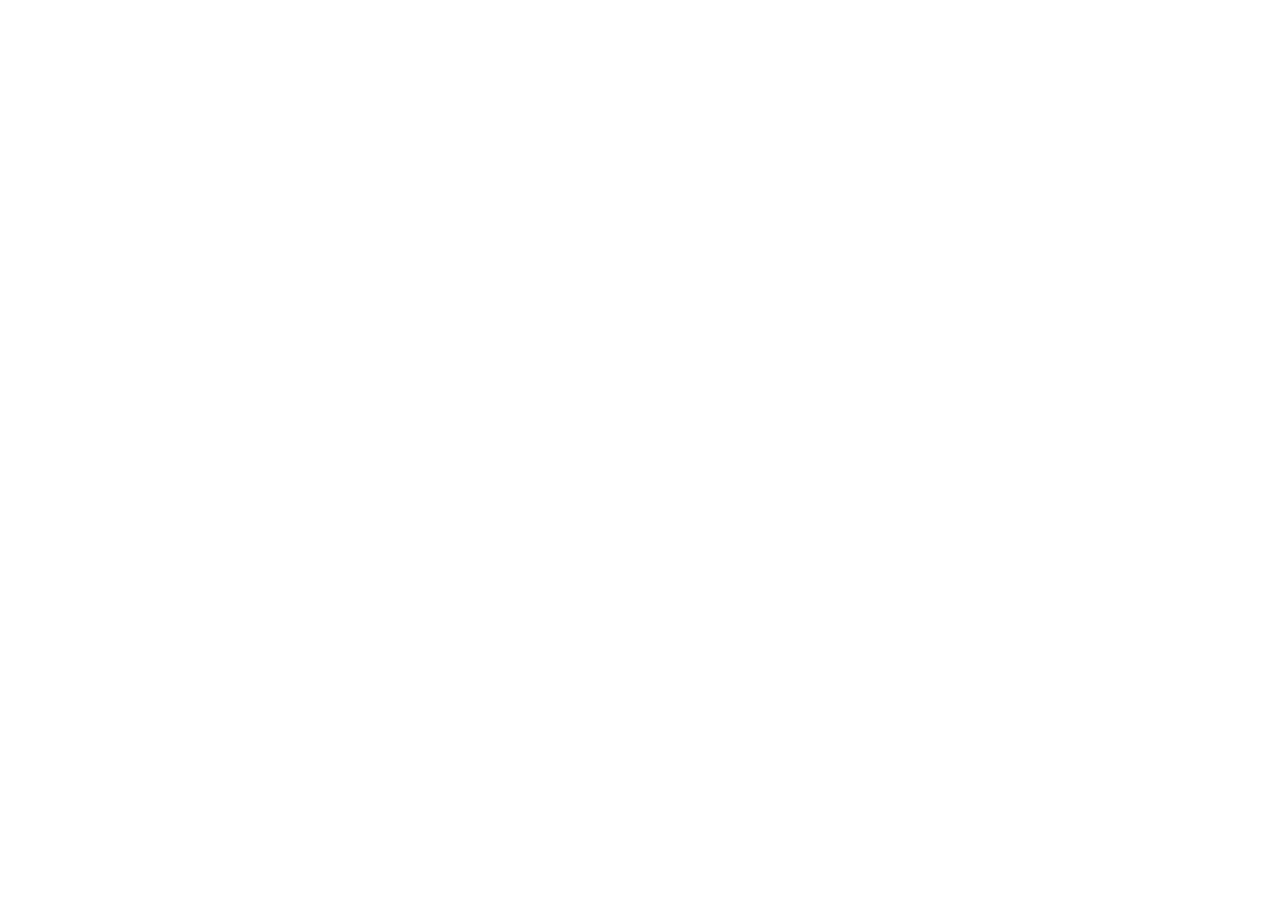
==== index.html @ 905dd548 "Add files via upload" ====
<!doctype html>
<html lang="es">
<head>
  <meta charset="UTF-8">
  <meta name="viewport" content="width=device-width, initial-scale=1.0">
  <meta name="theme-color" content="#111936">
  <title>Mi Asistente | Asistente académico</title>
  <link rel="preconnect" href="https://cdn.jsdelivr.net">
  <link href="https://cdn.jsdelivr.net/npm/bootstrap@5.3.3/dist/css/bootstrap.min.css" rel="stylesheet">
  <link href="https://cdn.jsdelivr.net/npm/bootstrap-icons@1.11.3/font/bootstrap-icons.css" rel="stylesheet">
  <link rel="stylesheet" href="css/styles.css">
</head>
<body>
  <div id="app" aria-live="polite"></div>
  <div id="modalRoot"></div>
  <div id="toastRoot" class="toast-root"></div>
  <script src="js/script.js"></script>
</body>
</html>
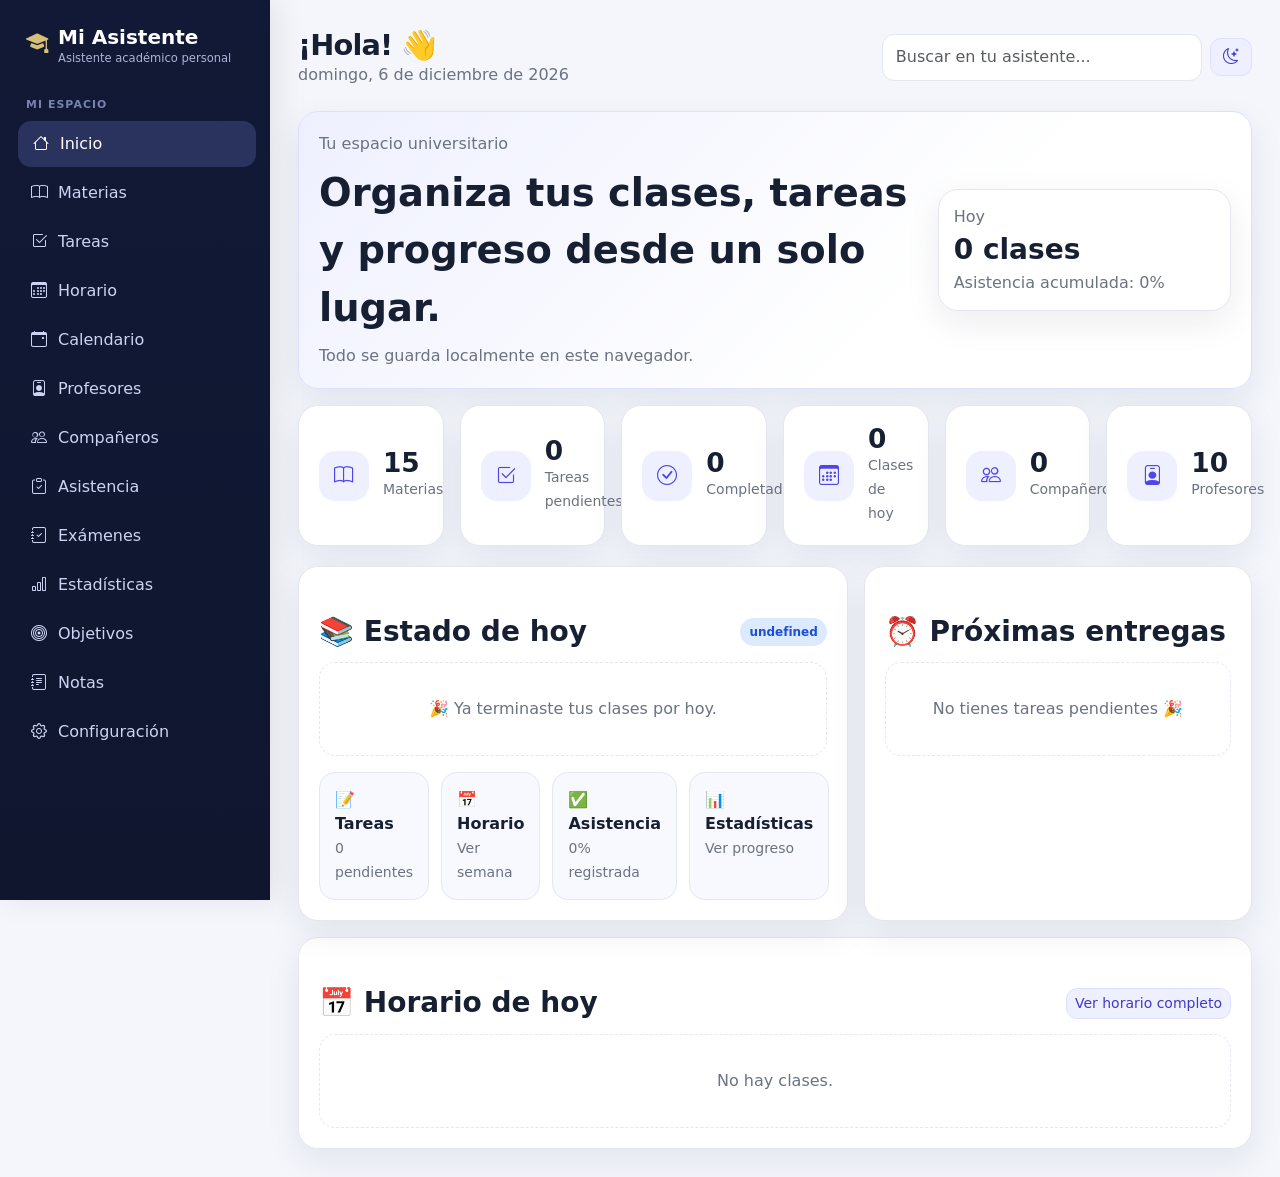
==== commit 9e172174: "Add files via upload" ====
--- a/index.html
+++ b/index.html
@@ -8,12 +8,12 @@
   <link rel="preconnect" href="https://cdn.jsdelivr.net">
   <link href="https://cdn.jsdelivr.net/npm/bootstrap@5.3.3/dist/css/bootstrap.min.css" rel="stylesheet">
   <link href="https://cdn.jsdelivr.net/npm/bootstrap-icons@1.11.3/font/bootstrap-icons.css" rel="stylesheet">
-  <link rel="stylesheet" href="css/styles.css">
+  <link rel="stylesheet" href="styles.css">
 </head>
 <body>
   <div id="app" aria-live="polite"></div>
   <div id="modalRoot"></div>
   <div id="toastRoot" class="toast-root"></div>
-  <script src="js/script.js"></script>
+  <script src="script.js"></script>
 </body>
 </html>
--- a/styles.css
+++ b/styles.css
@@ -0,0 +1,16 @@
+:root{
+ --bg:#f4f6fc;--surface:#fff;--surface2:#f8f9ff;--text:#172033;--muted:#6b7280;
+ --primary:#4f46e5;--primary2:#6366f1;--sidebar:#111936;--sidebar2:#29335e;--border:#e4e7f0;
+ --gold:#c8a44d;--success:#16a34a;--danger:#dc2626;--warning:#d97706;--shadow:0 12px 35px rgba(22,31,70,.08)
+}
+*{box-sizing:border-box}html{scroll-behavior:smooth}body{margin:0;background:var(--bg);color:var(--text);font-family:Inter,ui-sans-serif,system-ui,-apple-system,"Segoe UI",sans-serif}
+button,input,select,textarea{font:inherit}.sidebar{position:fixed;z-index:1100;inset:0 auto 0 0;width:270px;padding:22px 16px;background:linear-gradient(180deg,#111936,#10162e);color:#fff;overflow:auto;box-shadow:8px 0 30px rgba(0,0,0,.08)}
+.brand{display:flex;align-items:flex-start;gap:10px;font-size:1.25rem;font-weight:800;padding:4px 10px 20px}.brand i{color:#d8c077;font-size:1.4rem}.brand small{display:block;color:#aab4d8;font-size:.72rem;font-weight:500;margin-top:4px}.brand-text{line-height:1.1}.nav-title{padding:12px 10px 5px;color:#7783ae;font-size:.68rem;text-transform:uppercase;letter-spacing:.1em;font-weight:800}
+.nav-link{display:flex;align-items:center;gap:8px;color:#cbd4f2!important;border-radius:13px;margin:3px 0;padding:11px 12px;text-decoration:none;transition:.2s}.nav-link:hover,.nav-link.active{background:var(--sidebar2);color:#fff!important;transform:translateX(2px)}.nav-link i{width:22px;text-align:center;font-size:1rem}.main{margin-left:270px;min-height:100vh;padding:28px}.mobilebar{display:none}.topbar{display:flex;align-items:center;justify-content:space-between;gap:18px;margin-bottom:24px}.page-title{margin:0;font-size:1.8rem;font-weight:850;letter-spacing:-.03em}.muted{color:var(--muted)}.top-actions{display:flex;gap:8px;align-items:center}.desktop-search{width:min(320px,35vw)}
+.cardx{height:100%;background:var(--surface);border:1px solid var(--border);border-radius:20px;padding:20px;box-shadow:var(--shadow)}.cardx.compact{padding:15px}.stat-card{display:flex;align-items:center;gap:14px}.iconbox{width:50px;height:50px;border-radius:16px;display:grid;place-items:center;background:#eef0ff;color:var(--primary);font-size:1.25rem;flex:0 0 auto}.stat-value{font-size:1.65rem;font-weight:850;line-height:1}.section-heading{display:flex;align-items:center;justify-content:space-between;gap:12px;margin:28px 0 14px}.section-heading h2,.section-heading h3,.section-heading h4{margin:0;font-weight:850}.hero{background:linear-gradient(135deg,#eef0ff 0%,#fff 65%);border:1px solid #dde1ff}.hero .display{font-size:clamp(1.7rem,3vw,2.7rem);font-weight:900}.quick-grid{display:grid;grid-template-columns:repeat(4,1fr);gap:12px}.quick{padding:15px;border-radius:16px;background:var(--surface2);border:1px solid var(--border);text-decoration:none;color:inherit;transition:.2s}.quick:hover{transform:translateY(-2px);border-color:#c9cdfc}.classbox{padding:12px 13px;border-radius:14px;background:#eef0ff;border-left:4px solid var(--primary);margin-bottom:7px}.classbox strong{font-weight:800}.current{outline:3px solid #22c55e;box-shadow:0 0 0 5px rgba(34,197,94,.12)}.breakbox{padding:11px 13px;border-radius:14px;background:#fff3d2;border:1px solid #f0d98b;color:#76580d;margin-bottom:8px}.schedule-wrap{overflow:auto}.schedule-table{width:100%;min-width:920px;border-collapse:separate;border-spacing:0}.schedule-table th,.schedule-table td{border-bottom:1px solid var(--border);padding:9px;vertical-align:top}.schedule-table th{font-size:.78rem;color:var(--muted);background:var(--surface2);position:sticky;top:0;z-index:1}.time-cell{font-weight:800;white-space:nowrap;color:#4b5563}.mobile-day{display:none}.badge-soft{background:#eef0ff;color:#4338ca}.empty{padding:34px 20px;text-align:center;color:var(--muted);border:1px dashed var(--border);border-radius:16px}.table-clean{width:100%}.table-clean th{color:var(--muted);font-size:.78rem;text-transform:uppercase;letter-spacing:.04em}.progress{height:10px;border-radius:20px;background:#e9ebf4}.progress-bar{border-radius:20px;background:linear-gradient(90deg,var(--primary),#8b5cf6)}.pill{display:inline-flex;align-items:center;padding:5px 9px;border-radius:999px;font-size:.75rem;font-weight:750}.pill-high{background:#fee2e2;color:#991b1b}.pill-mid{background:#fef3c7;color:#92400e}.pill-low{background:#dcfce7;color:#166534}.pill-done{background:#dcfce7;color:#166534}.pill-progress{background:#dbeafe;color:#1d4ed8}.pill-pending{background:#f3f4f6;color:#4b5563}
+.action-row{display:flex;flex-wrap:wrap;gap:8px}.filter-row{display:flex;gap:8px;flex-wrap:wrap;margin-bottom:16px}.form-control,.form-select{border-color:var(--border);border-radius:12px;padding:.65rem .8rem}.form-control:focus,.form-select:focus{border-color:#9da3ff;box-shadow:0 0 0 .2rem rgba(79,70,229,.1)}.btn{border-radius:11px}.btn-primary{background:var(--primary);border-color:var(--primary)}.btn-primary:hover{background:#4338ca;border-color:#4338ca}.btn-soft{background:#eef0ff;color:#4338ca;border:1px solid #dde1ff}.btn-soft:hover{background:#e1e4ff}.toast-root{position:fixed;right:20px;bottom:20px;z-index:3000;display:grid;gap:8px}.toast-item{min-width:260px;max-width:380px;padding:12px 15px;border-radius:14px;background:#fff;border:1px solid var(--border);box-shadow:0 15px 40px rgba(0,0,0,.15);animation:toastIn .25s ease}.modal-backdrop-custom{position:fixed;inset:0;background:rgba(10,15,35,.58);z-index:2500;display:grid;place-items:center;padding:18px}.modal-card{width:min(680px,100%);max-height:90vh;overflow:auto;background:var(--surface);border-radius:20px;box-shadow:0 25px 80px rgba(0,0,0,.25)}.modal-head,.modal-foot{padding:16px 20px;border-bottom:1px solid var(--border);display:flex;align-items:center;justify-content:space-between}.modal-foot{border-top:1px solid var(--border);border-bottom:0;justify-content:flex-end;gap:8px}.modal-body{padding:20px}.rating{letter-spacing:2px;color:#d19b24}.danger-zone{border:1px solid #fecaca;background:#fff7f7}.fade-in{animation:fade .25s ease}.mobile-only{display:none}.search-results{position:absolute;right:0;top:calc(100% + 8px);width:min(430px,90vw);background:var(--surface);border:1px solid var(--border);border-radius:16px;box-shadow:var(--shadow);z-index:1500;padding:8px}.search-wrap{position:relative}.search-result{display:block;width:100%;text-align:left;border:0;background:transparent;padding:10px;border-radius:10px}.search-result:hover{background:var(--surface2)}
+.dark{--bg:#0b1020;--surface:#151b30;--surface2:#10162a;--text:#edf1ff;--muted:#a9b2c9;--border:#29324c;--shadow:0 15px 45px rgba(0,0,0,.2)}.dark .hero{background:linear-gradient(135deg,#1b2341,#151b30)}.dark .iconbox,.dark .classbox,.dark .btn-soft,.dark .badge-soft{background:#232b4c;color:#dce1ff}.dark .breakbox{background:#382f19;color:#f1d98b;border-color:#5e512c}.dark .form-control,.dark .form-select{background:#0e1427;color:#edf1ff}.dark .form-control::placeholder{color:#7e88a5}.dark .modal-card,.dark .toast-item{background:var(--surface)}.dark .danger-zone{background:#2b171b;border-color:#71333b}.dark .table{--bs-table-color:var(--text);--bs-table-bg:transparent}
+@keyframes fade{from{opacity:0;transform:translateY(5px)}to{opacity:1;transform:none}}@keyframes toastIn{from{opacity:0;transform:translateY(10px)}to{opacity:1;transform:none}}
+@media(max-width:1100px){.sidebar{width:245px}.main{margin-left:245px}.quick-grid{grid-template-columns:repeat(2,1fr)}}
+@media(max-width:900px){.sidebar{transform:translateX(-105%);transition:transform .25s ease;width:280px}.sidebar.open{transform:translateX(0)}.main{margin-left:0;padding:16px}.mobilebar{display:flex;align-items:center;justify-content:space-between;margin-bottom:14px}.topbar{align-items:flex-start}.desktop-search{display:none}.mobile-only{display:inline-flex}.quick-grid{grid-template-columns:repeat(2,1fr)}.schedule-desktop{display:none}.mobile-day{display:block}.top-actions{display:none}}
+@media(max-width:560px){.page-title{font-size:1.4rem}.quick-grid{grid-template-columns:1fr 1fr}.cardx{padding:15px;border-radius:17px}.stat-value{font-size:1.35rem}.iconbox{width:42px;height:42px}.section-heading{margin-top:22px}.action-row .btn{flex:1 1 auto}.quick-grid{gap:8px}.hero .display{font-size:1.65rem}}
